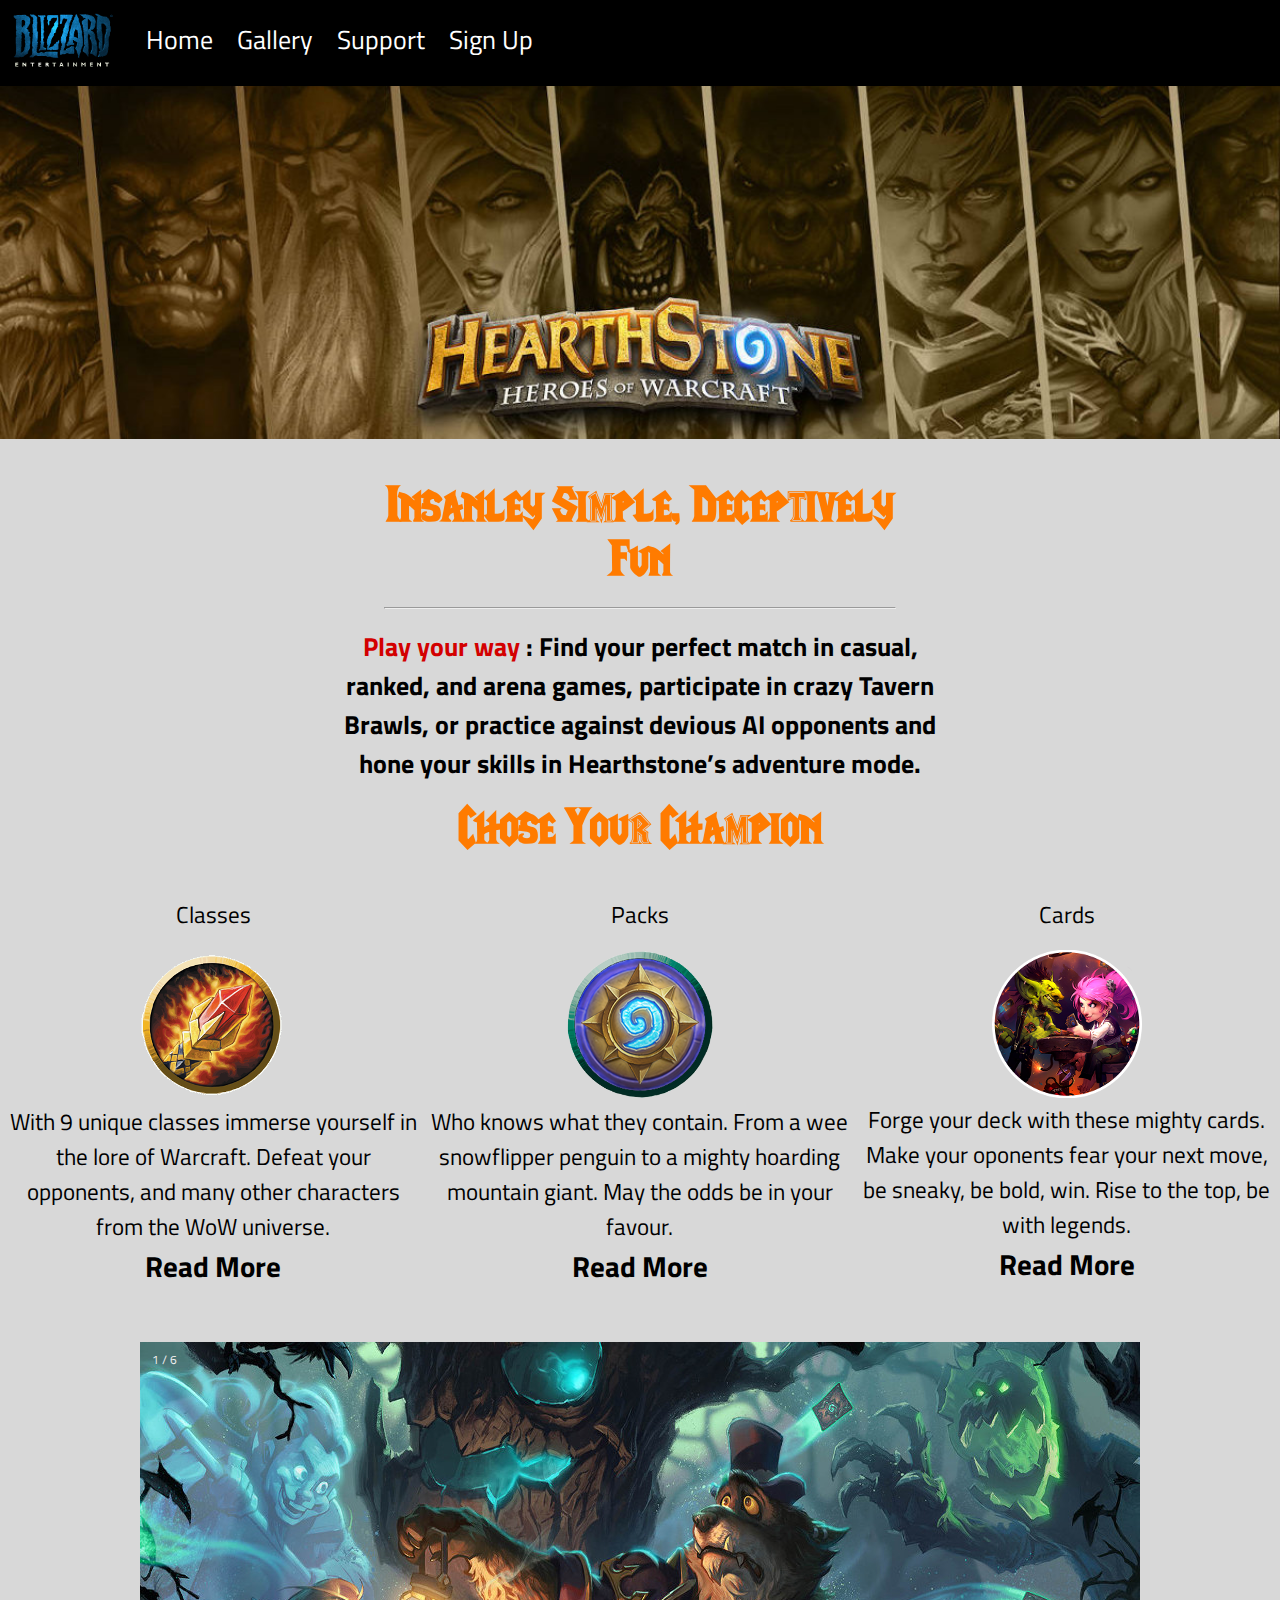
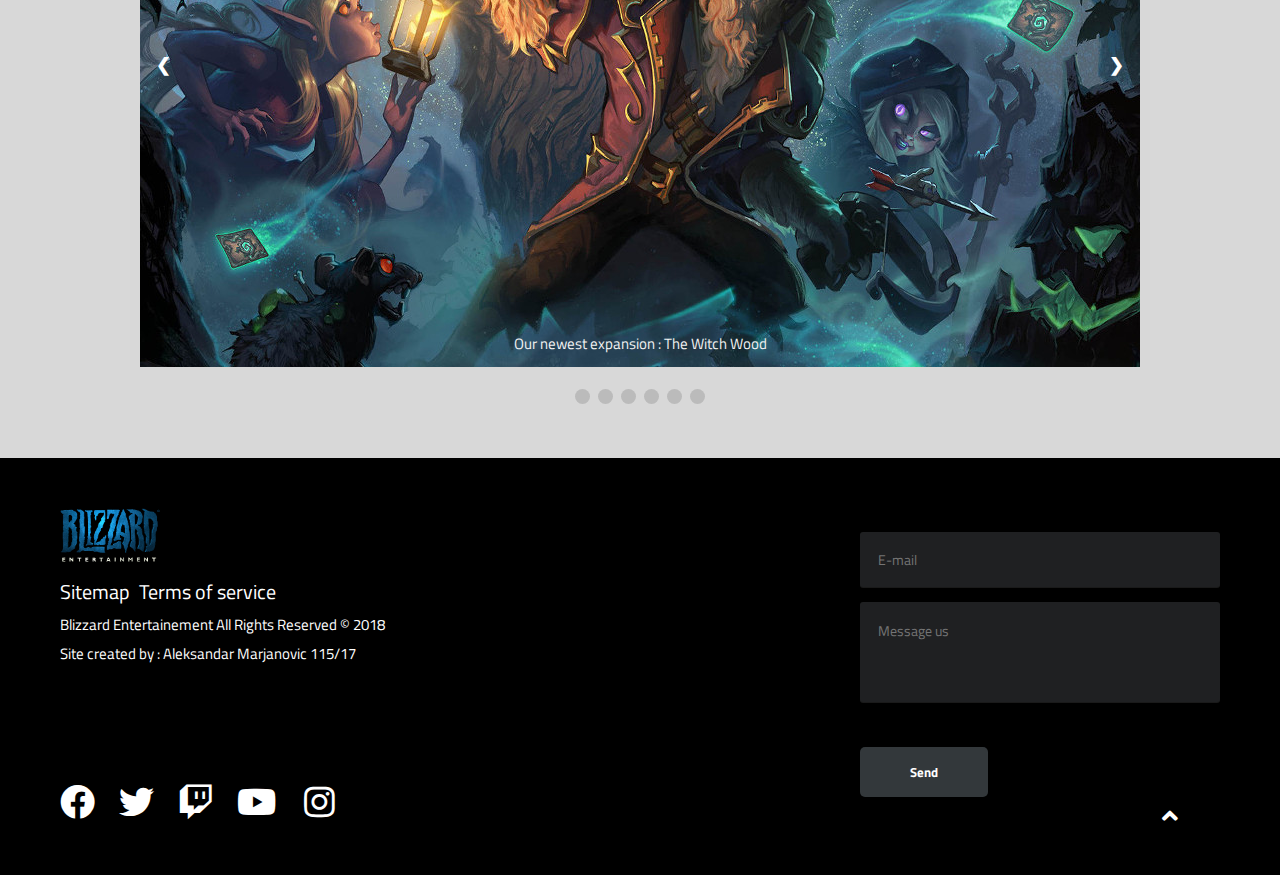
==== index.html @ 38e881cf "Big Update" ====
<!DOCTYPE html>
<html lang="en">
<head>
    <meta charset="UTF-8">
    <meta name="viewport" content="width=device-width, initial-scale=1.0">
    <meta http-equiv="X-UA-Compatible" content="ie=edge">
    <link rel="icon" href="images/hs_icon.png">
    <link rel="stylesheet" type="text/css" href="css/style.css">
    <link href="https://use.fontawesome.com/releases/v5.0.6/css/all.css" rel="stylesheet">
    <link href="https://fonts.googleapis.com/css?family=Titillium+Web" rel="stylesheet">
    <title>Hearthstone</title>
</head>
<body>


    <div id="header">
        <div id="header_image">
           <a href="index.html"> <img src="images/blizzard.png" alt="blizzard_ico"> </a>
        </div>
        <nav>
            <ul>
                <li>
                    <a href="#">Home</a>
                </li>

                <li>
                    <a href="#slideshow-container">Gallery</a>
                </li>

                <li>
                    <a href="#">Support</a>
                </li>

                <li>
                    <a href="#">Sign Up</a>
                </li>
            </ul>
        </nav>
    </div>
<div id="wrap">
<div class="fluid-container">
        <img src="images/gnome.jpg" alt="">
        <div id="text">
                <br>
                <h1>Insanley Simple, Deceptively Fun</h1>
                <br>
                <hr>
            </div>
</div>
<br>
<div id="description">
    <p><span>Play your way </span>: Find your perfect match in casual, ranked, and arena games, participate in crazy Tavern Brawls, or practice against devious AI opponents and hone your skills in Hearthstone’s adventure mode.</p>
    <h1>Chose Your Champion</h1>
</div>

<div id="intro">
    <div class="container4">
        <p>Classes</p>
        <br>
        <img src="images/classes.png" alt="">

        <p>With 9 unique classes immerse yourself in the lore of Warcraft. Defeat your opponents, and many other characters from the WoW universe.</p>
        <a href="#" target="_blank">Read More</a>
    </div>

    <div class="container4">
        <p>Packs</p>
        <br>
        <img src="images/packs.png" alt="">
        <p>Who knows what they contain. From a wee snowflipper penguin to a mighty hoarding mountain giant. May the odds be in your favour.</p>
        <a href="#" target="_blank">Read More</a>
    </div>

     <div class="container4">
        <p>Cards</p>
        <br>
        <img src="images/cards.jpg" alt="">

        <p>Forge your deck with these mighty cards. Make your oponents fear your next move, be sneaky, be bold, win. Rise to the top, be with legends.</p>
            <a href="#" target="_blank">Read More</a>
    </div>

</div>

<!-- Carousel and simillar things -->
<br><br><br>


<div id="slideshow-container">

    <!-- Full-width images with number and caption text -->
    <div class="mySlides fade">
      <div class="numbertext"><p> 1 / 6 </p></div>
      <img src="images/karazhan.jpg">
      <div class="text"><p>Our newest expansion : The Witch Wood</p></div>
    </div>
  
    <div class="mySlides fade">
      <div class="numbertext"><p> 2 / 6 </p></div>
      <img src="images/WWood.jpg">
      <div class="text"><p>Our first free to play expansion : Knights of The Frozen Throne</p></div>
    </div>
  
    <div class="mySlides fade">
      <div class="numbertext"><p> 3 / 6 </p></div>
      <img src="images/kobolds.jpg">
      <div class="text"><p>A never ending adventure, go deep into the dungeons of Kobolds</p></div>
    </div>

    <div class="mySlides fade">
        <div class="numbertext"><p> 4 / 6 </p></div>
        <img src="images/friends.jpg">
        <div class="text"><p>Play with your friends, have some fun, and most importantly, win.</p></div>
    </div>

    <div class="mySlides fade">
        <div class="numbertext"><p> 5 / 6 </p></div>
        <img src="images/legend.jpg">
        <div class="text"><p>Achieving a rank such as a Legend is really hard, be unique, be a Legend.</p></div>
    </div>

    <div class="mySlides fade">
        <div class="numbertext"><p> 6 / 6 </p></div>
        <img src="images/quests.jpg">
        <div class="text"><p>Hearthstone makes sure you are never bored, loads of quests will entertain you for hours.</p></div>
    </div>
  
    <!-- Next and previous buttons -->
    <a class="prev" onclick="plusSlides(-1)">&#10094;</a>
    <a class="next" onclick="plusSlides(1)">&#10095;</a>
  </div>
  <br>
  
  <!-- The dots/circles -->
  <div id="align">
    <span class="dot" onclick="currentSlide(1)"></span> 
    <span class="dot" onclick="currentSlide(2)"></span> 
    <span class="dot" onclick="currentSlide(3)"></span> 
    <span class="dot" onclick="currentSlide(4)"></span> 
    <span class="dot" onclick="currentSlide(5)"></span> 
    <span class="dot" onclick="currentSlide(6)"></span>
  </div>

</div>


<footer>
    <div id="footer-left">
       <a href="index.html"><img src="images/blizzard.png" alt=""></a>

     <p> <a href="#">Sitemap</a> &nbsp; <a href="#">Terms of service</a></p>
     
    <p>Blizzard Entertainement All Rights Reserved &copy; 2018</p>
    <p>Site created by : Aleksandar Marjanovic 115/17</p>

    <div id="social-icons">
        <a href=""><i class="fab fa-facebook"></i></a>
        <a href=""><i class="fab fa-twitter"></i></a>
        <a href=""><i class="fab fa-twitch"></i></a>
        <a href=""><i class="fab fa-youtube"></i>
        <a href=""><i class="fab fa-instagram"></i></a>
    </div>
    </div>

    <div id="footer-right">
        <p>Contact Us</p>
        <form action="#" method="post">

            <input type="text" name="email" placeholder="E-mail">

            <textarea name="message" id="message" placeholder="Message us"></textarea>

            <button>Send</button>
        </form>

    </div>

<div id="scroll-top">
        <a href="#" onclick="topFunction()"><i class="fa fa-angle-up"></i></a>
    </div>
</footer>


<script src="js/scrolltop.js"></script>
<script src="js/carousel.js"></script>
</body>
</html>
---- css/style.css ----
@import url(main.css);


*{
    padding:0px;
    margin:0px;
}

#wrap{
    height: 100%;
    width:100%;
}

body{
    background-color:rgb(216, 216, 216);
}


h1
{
    font-size:50px;
    color:rgb(255, 123, 0);
    text-align: center;
}

h2
{
    font-family:'Titillium Web', sans-serif;
    font-size:36px;
    text-align: center;
    color:black;
    line-height: 40px;
}


#text{
    width:40%;
    margin:20px auto 0px auto;
}

.clearfix{
    clear:both;
}


/* Medias */


@media screen and (max-width: 808px){
    #header nav{
    display:none;
    }

   #intro .container4{
       text-align:center;
        display:block;
        width:100%;
        margin-bottom:40px;

    }

    h1{
        font-size:26px;
    }
    #description p{
        font-size:15px;
    }

    #footer-left{
        float:none;
        display:block;
        width:100%;
    }

    #footer-right{
        display:block;
        float:none;
        margin:0 auto;
        width:250px;
        width:100%;
    }
    }
    

    /* Carousel, for some reason won't work properly in sass*/

* {box-sizing:border-box}

.mySlides {
    display: none;
}

@-webkit-keyframes fade {
  from {opacity: .4} 
  to {opacity: 1}
}

@keyframes fade {
  from {opacity: .4} 
  to {opacity: 1}
}


/* End of Carousel*/
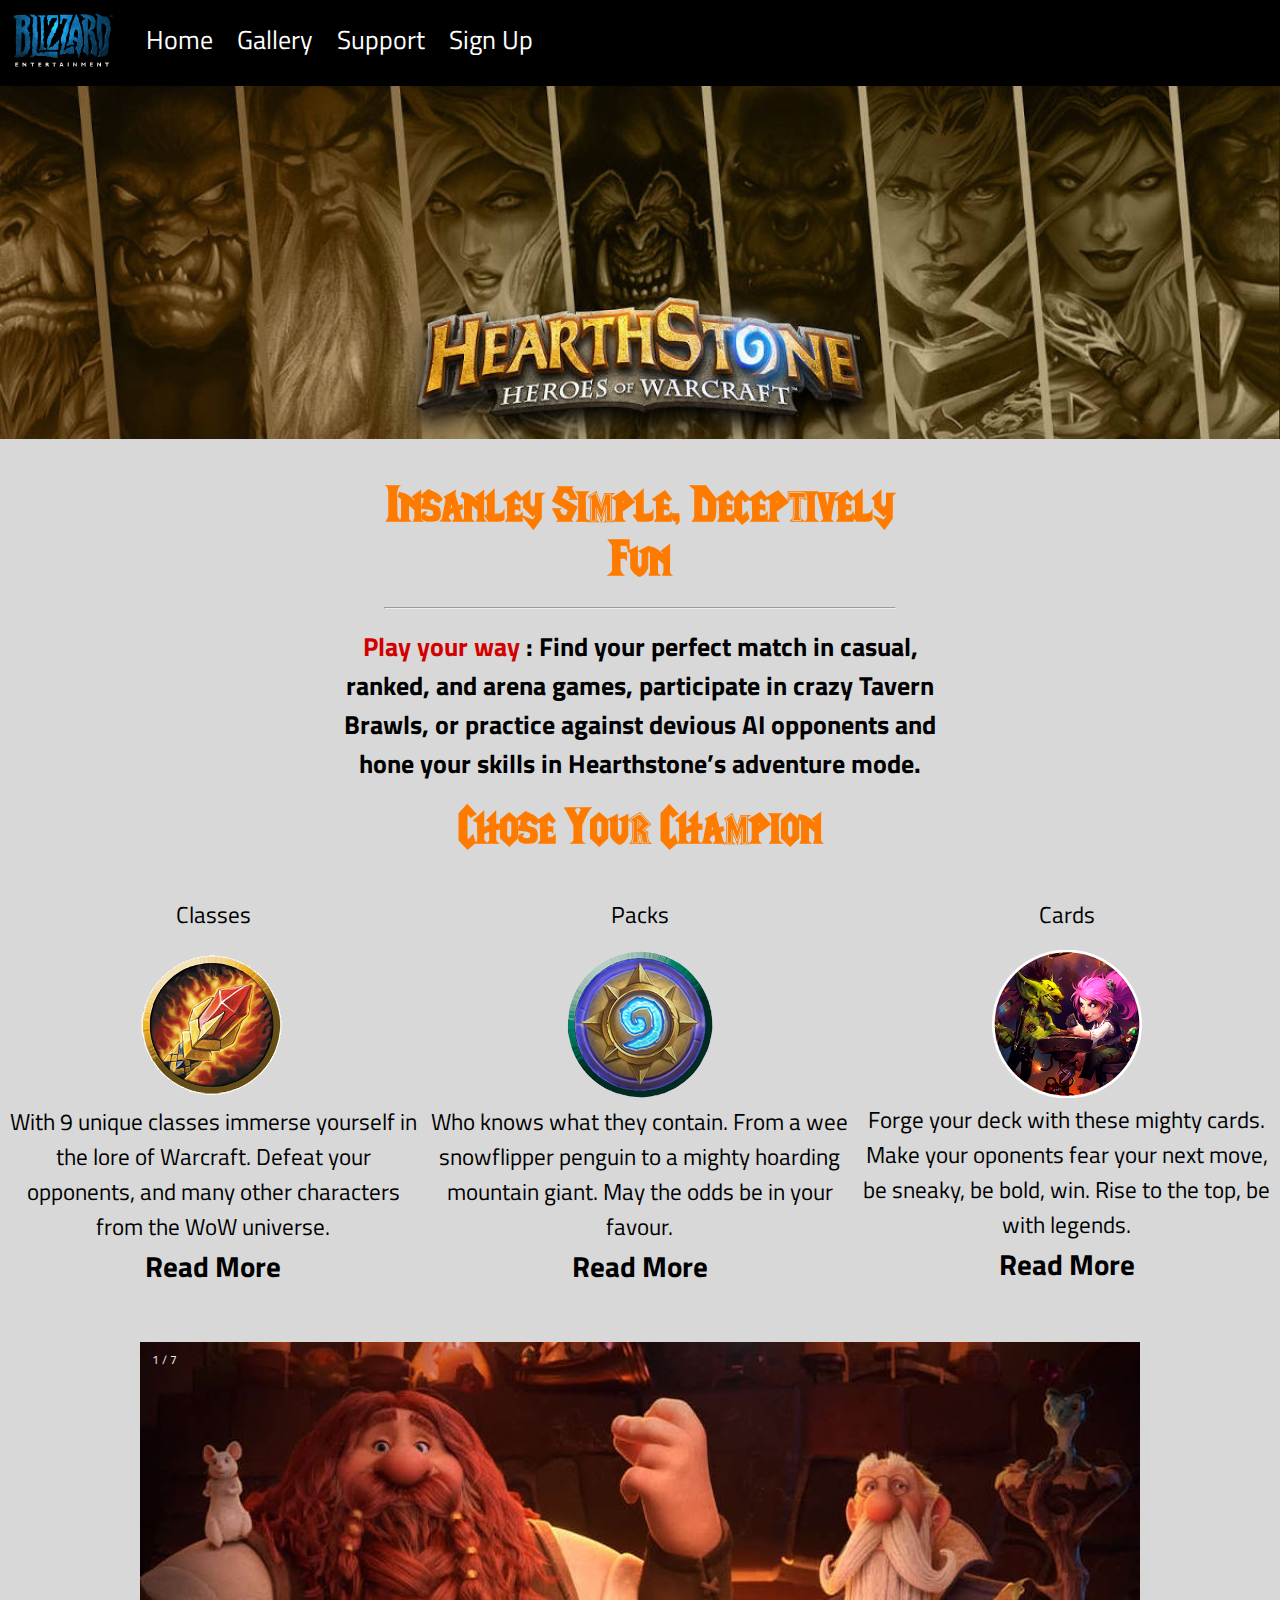
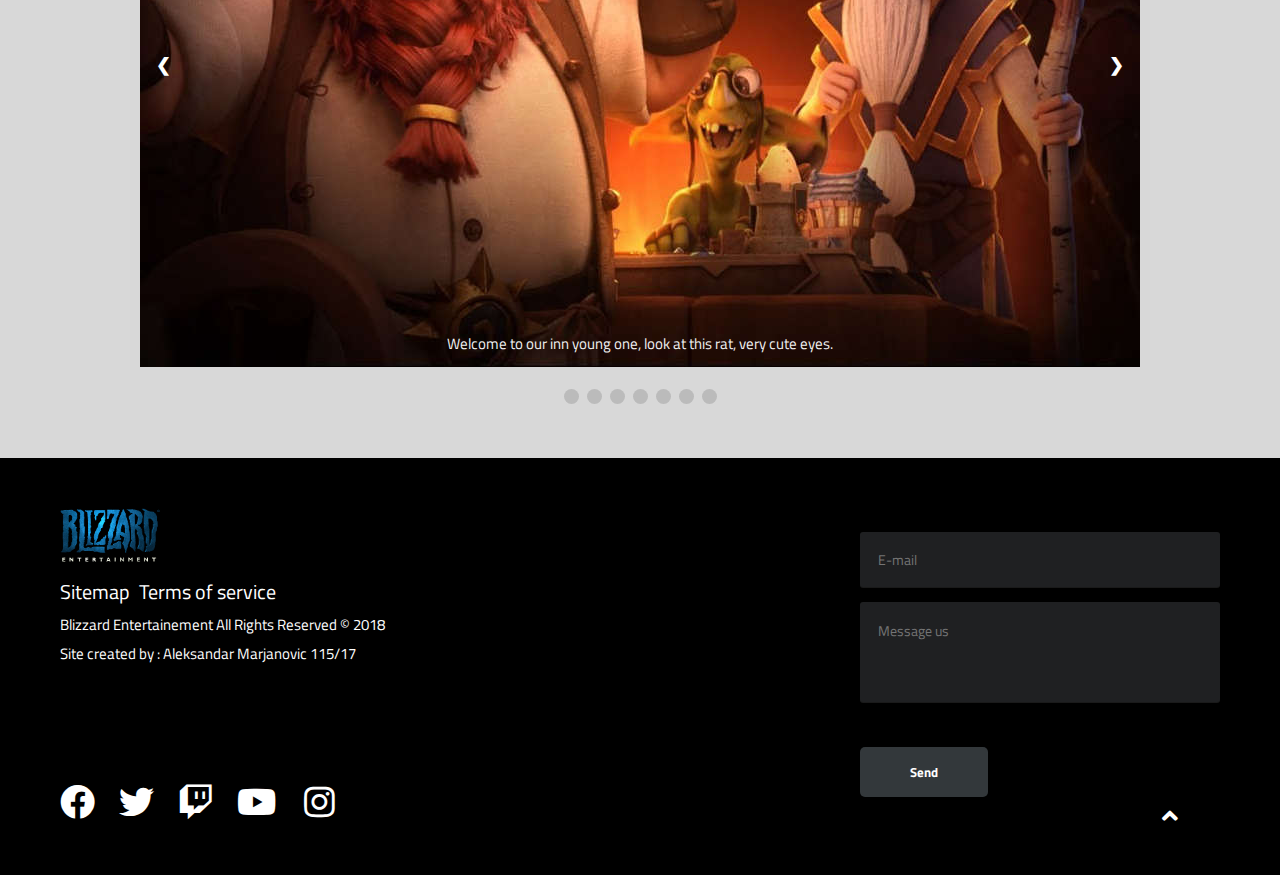
==== commit 72d00f02: "Small changes" ====
--- a/index.html
+++ b/index.html
@@ -90,40 +90,52 @@
 
     <!-- Full-width images with number and caption text -->
     <div class="mySlides fade">
-      <div class="numbertext"><p> 1 / 6 </p></div>
-      <img src="images/karazhan.jpg">
-      <div class="text"><p>Our newest expansion : The Witch Wood</p></div>
-    </div>
-  
-    <div class="mySlides fade">
-      <div class="numbertext"><p> 2 / 6 </p></div>
+        <div class="numbertext"><p> 1 / 7 </p></div>
+        <img src="images/innkeeper.jpg">
+        <div class="text"><p>Welcome to our inn young one, look at this rat, very cute eyes.</p></div>
+    </div>
+  
+    <div class="mySlides fade">
+      <div class="numbertext"><p> 2 / 7 </p></div>
       <img src="images/WWood.jpg">
       <div class="text"><p>Our first free to play expansion : Knights of The Frozen Throne</p></div>
     </div>
   
     <div class="mySlides fade">
-      <div class="numbertext"><p> 3 / 6 </p></div>
+      <div class="numbertext"><p> 3 / 7 </p></div>
       <img src="images/kobolds.jpg">
       <div class="text"><p>A never ending adventure, go deep into the dungeons of Kobolds</p></div>
     </div>
 
     <div class="mySlides fade">
-        <div class="numbertext"><p> 4 / 6 </p></div>
+        <div class="numbertext"><p> 4 / 7 </p></div>
         <img src="images/friends.jpg">
         <div class="text"><p>Play with your friends, have some fun, and most importantly, win.</p></div>
     </div>
 
     <div class="mySlides fade">
-        <div class="numbertext"><p> 5 / 6 </p></div>
+        <div class="numbertext"><p> 5 / 7 </p></div>
         <img src="images/legend.jpg">
         <div class="text"><p>Achieving a rank such as a Legend is really hard, be unique, be a Legend.</p></div>
     </div>
 
     <div class="mySlides fade">
-        <div class="numbertext"><p> 6 / 6 </p></div>
+        <div class="numbertext"><p> 6 / 7 </p></div>
         <img src="images/quests.jpg">
         <div class="text"><p>Hearthstone makes sure you are never bored, loads of quests will entertain you for hours.</p></div>
     </div>
+
+    <div class="mySlides fade">
+        <div class="numbertext"><p> 7 / 7 </p></div>
+        <img src="images/innkeeper.jpg">
+        <div class="text"><p>Welcome to our in young one, look at this rat, very cute eyes.</p></div>
+    </div>
+
+    <div class="mySlides fade">
+        <div class="numbertext"><p> 7 / 7 </p></div>
+        <img src="images/karazhan.jpg">
+        <div class="text"><p>Our newest expansion : The Witch Wood</p></div>
+      </div>
   
     <!-- Next and previous buttons -->
     <a class="prev" onclick="plusSlides(-1)">&#10094;</a>
@@ -139,6 +151,7 @@
     <span class="dot" onclick="currentSlide(4)"></span> 
     <span class="dot" onclick="currentSlide(5)"></span> 
     <span class="dot" onclick="currentSlide(6)"></span>
+    <span class="dot" onclick="currentSlide(7)"></span>
   </div>
 
 </div>
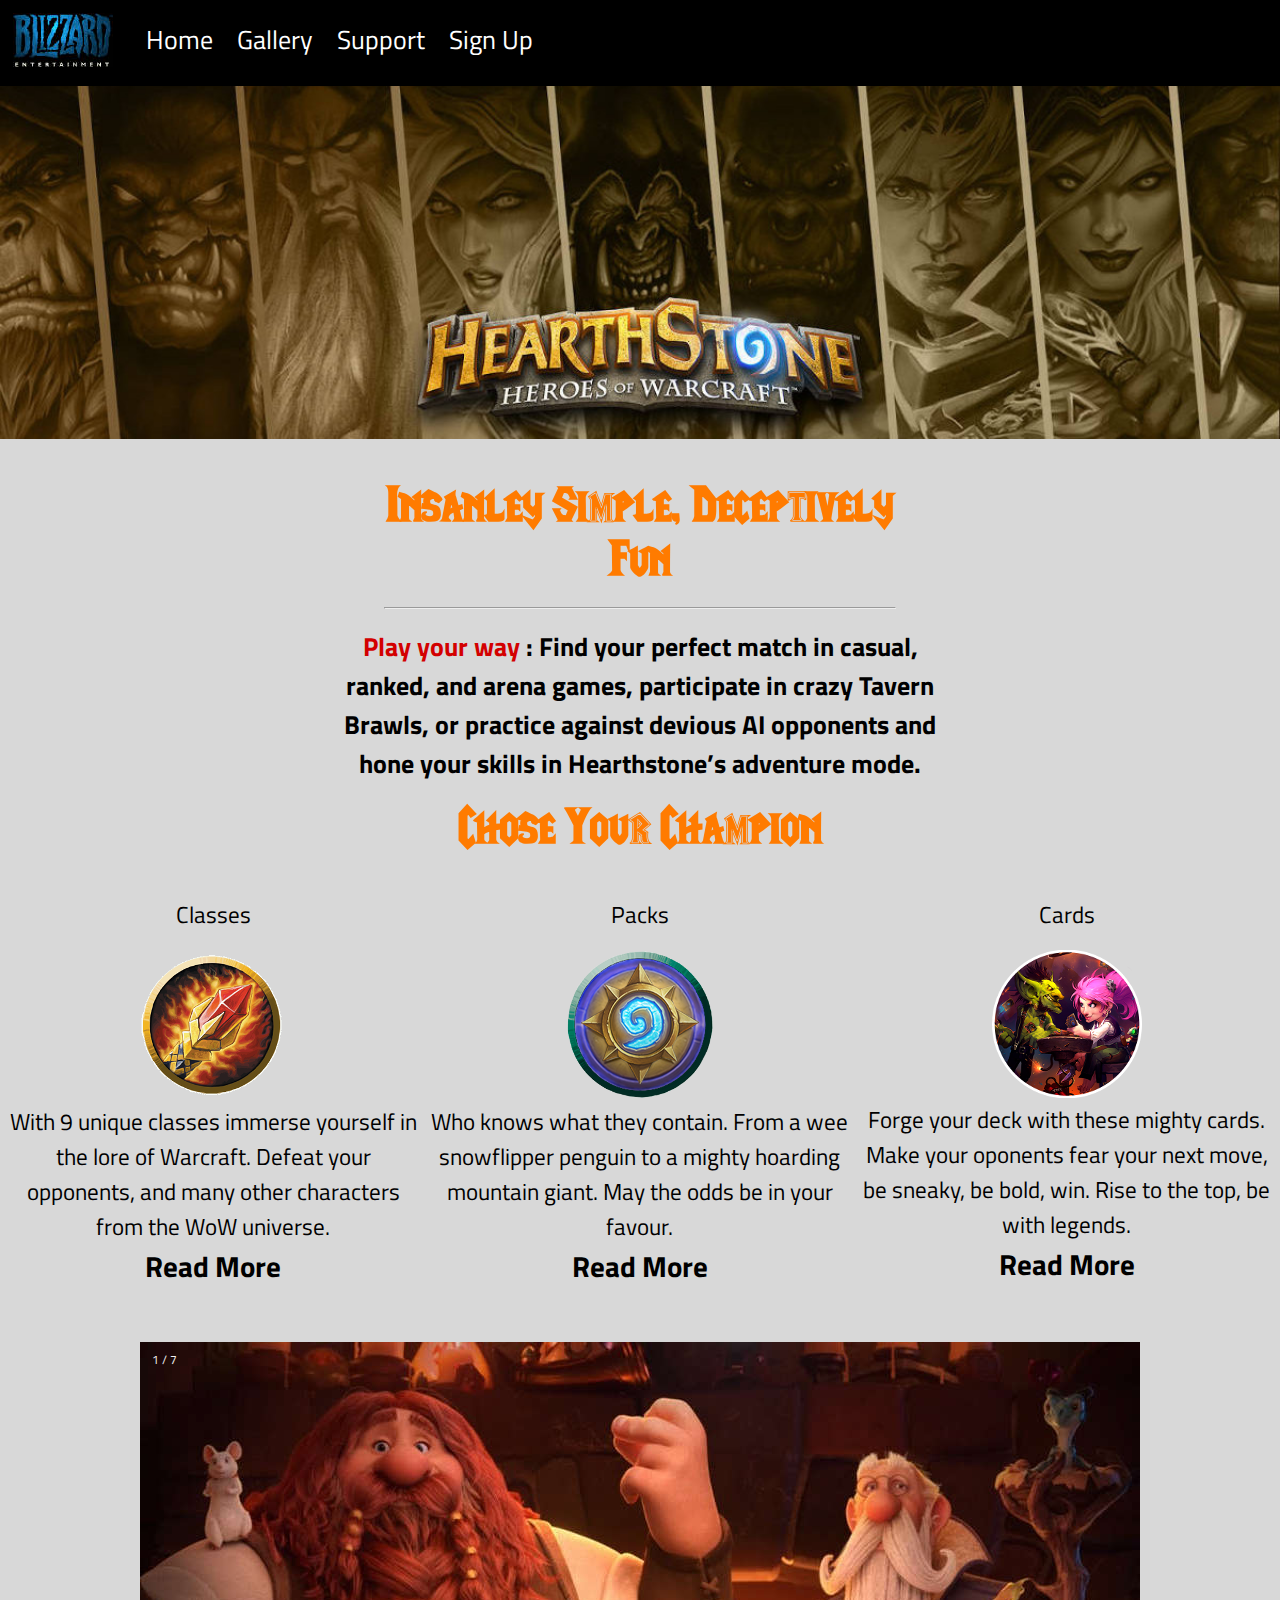
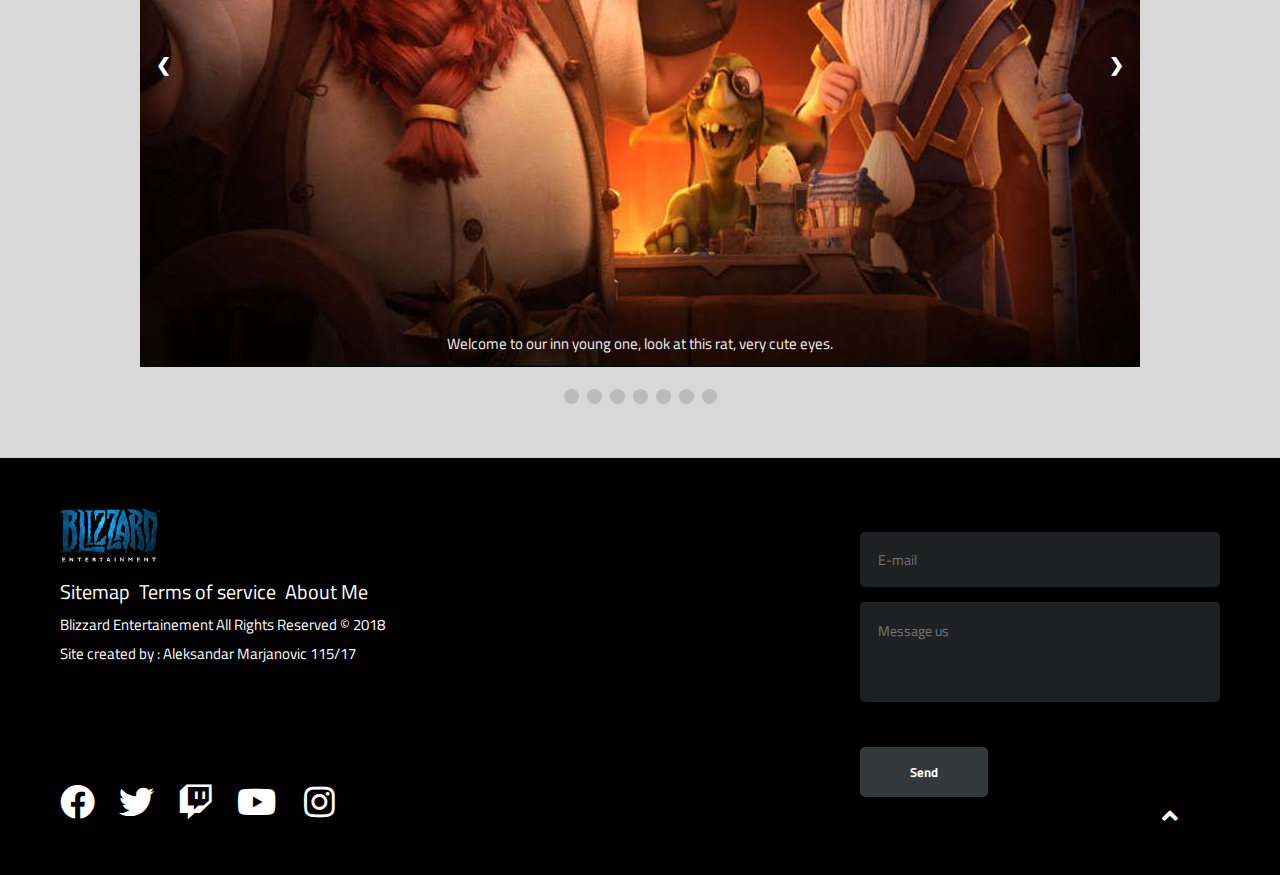
==== commit c325b2ff: "Button" ====
--- a/index.html
+++ b/index.html
@@ -15,9 +15,12 @@
 
     <div id="header">
         <div id="header_image">
-           <a href="index.html"> <img src="images/blizzard.png" alt="blizzard_ico"> </a>
+           <a href="index.html"> <img src="images/blizzard.jpg" alt="blizzard_ico"> </a>
         </div>
-        <nav>
+        <button type="button" id="bars">
+                <i class="fas fa-bars"></i>
+        </button>  
+        <nav id="ddown"> 
             <ul>
                 <li>
                     <a href="#">Home</a>
@@ -127,12 +130,6 @@
 
     <div class="mySlides fade">
         <div class="numbertext"><p> 7 / 7 </p></div>
-        <img src="images/innkeeper.jpg">
-        <div class="text"><p>Welcome to our in young one, look at this rat, very cute eyes.</p></div>
-    </div>
-
-    <div class="mySlides fade">
-        <div class="numbertext"><p> 7 / 7 </p></div>
         <img src="images/karazhan.jpg">
         <div class="text"><p>Our newest expansion : The Witch Wood</p></div>
       </div>
@@ -159,19 +156,19 @@
 
 <footer>
     <div id="footer-left">
-       <a href="index.html"><img src="images/blizzard.png" alt=""></a>
+       <a href="index.html"><img src="images/blizzard.jpg" alt=""></a>
 
-     <p> <a href="#">Sitemap</a> &nbsp; <a href="#">Terms of service</a></p>
+     <p> <a href="#">Sitemap</a> &nbsp; <a href="#">Terms of service</a> &nbsp; <a href="#">About Me</a></p>
      
     <p>Blizzard Entertainement All Rights Reserved &copy; 2018</p>
     <p>Site created by : Aleksandar Marjanovic 115/17</p>
 
     <div id="social-icons">
-        <a href=""><i class="fab fa-facebook"></i></a>
-        <a href=""><i class="fab fa-twitter"></i></a>
-        <a href=""><i class="fab fa-twitch"></i></a>
-        <a href=""><i class="fab fa-youtube"></i>
-        <a href=""><i class="fab fa-instagram"></i></a>
+        <a href="https://www.facebook.com/Hearthstone.en/?brand_redir=498467596862680" target="_blank"><i class="fab fa-facebook"></i></a>
+        <a href="https://twitter.com/playhearthstone" target="_blank"><i class="fab fa-twitter"></i></a>
+        <a href="https://www.twitch.tv/directory/game/Hearthstone" target="_blank"><i class="fab fa-twitch"></i></a>
+        <a href="https://www.youtube.com/user/PlayHearthstone" target="_blank"><i class="fab fa-youtube"></i>
+        <a href="https://www.instagram.com/playhearthstone" target="_blank"><i class="fab fa-instagram"></i></a>
     </div>
     </div>
 
@@ -193,8 +190,9 @@
     </div>
 </footer>
 
-
+<script src="js/jquery-3.3.1.min.js"></script>
 <script src="js/scrolltop.js"></script>
 <script src="js/carousel.js"></script>
+<script src="js/dropdown.js"></script>
 </body>
 </html>--- a/css/style.css
+++ b/css/style.css
@@ -48,7 +48,8 @@
 
 @media screen and (max-width: 808px){
     #header nav{
-    display:none;
+    height: 0;
+    overflow: hidden;
     }
 
    #intro .container4{
@@ -79,6 +80,16 @@
         width:250px;
         width:100%;
     }
+
+    #bars{
+        display:block;
+        background:transparent;
+        color:white;
+        border:none;
+        outline:none;
+        margin-left:auto;
+        padding:20px;
+    }
     }
     
 
@@ -102,3 +113,10 @@
 
 
 /* End of Carousel*/
+
+
+
+/* dropdown list*/
+.ddown{
+    height:auto;
+}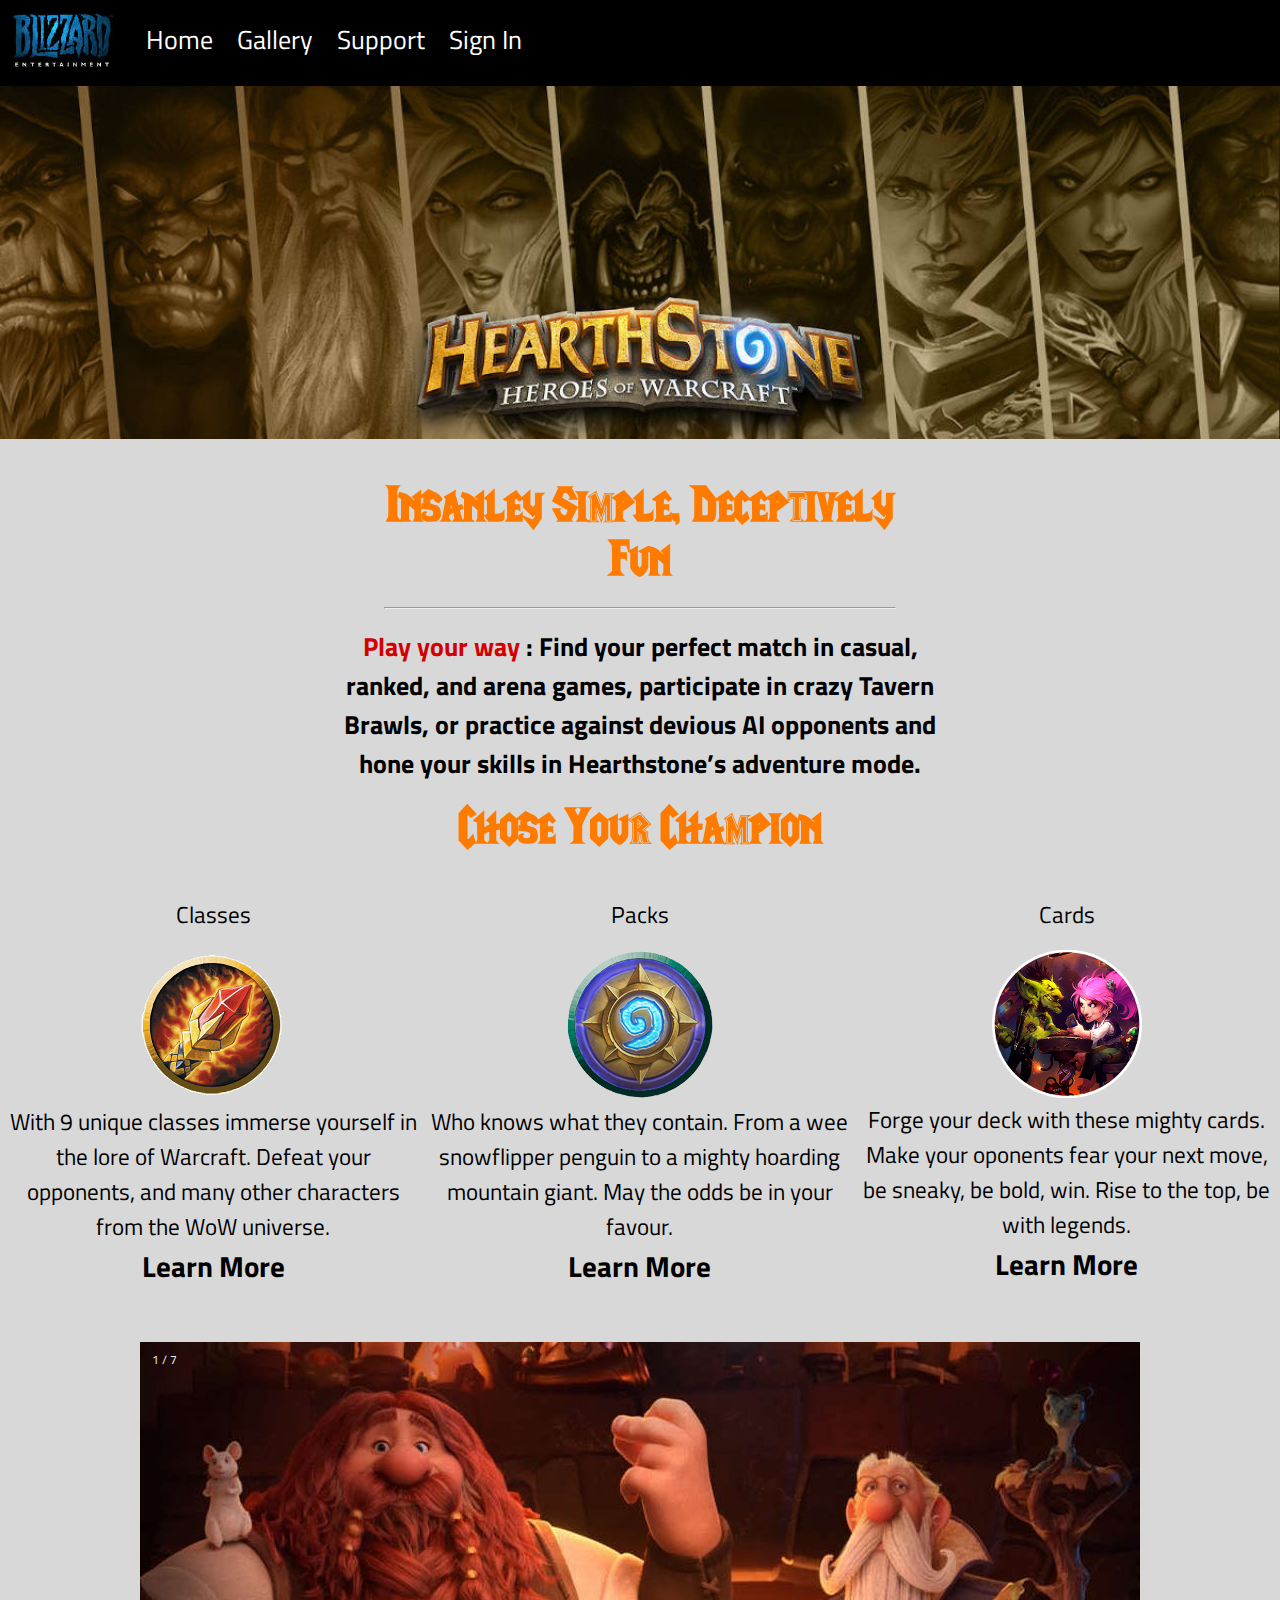
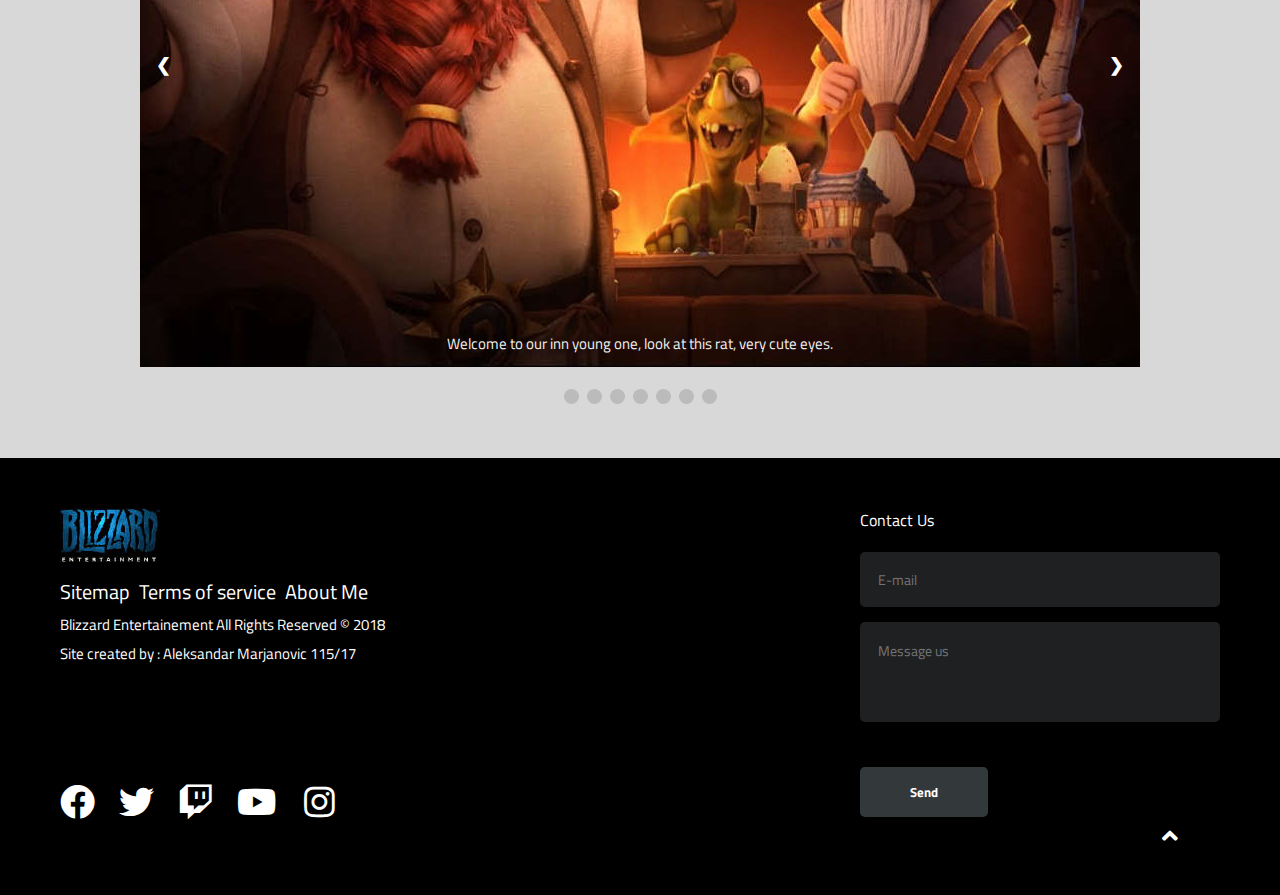
==== commit 58529fc5: "Big update" ====
--- a/index.html
+++ b/index.html
@@ -23,7 +23,7 @@
         <nav id="ddown"> 
             <ul>
                 <li>
-                    <a href="#">Home</a>
+                    <a href="index.html">Home</a>
                 </li>
 
                 <li>
@@ -31,11 +31,11 @@
                 </li>
 
                 <li>
-                    <a href="#">Support</a>
+                    <a href="support.html">Support</a>
                 </li>
 
                 <li>
-                    <a href="#">Sign Up</a>
+                  <a href="sign_in.html">Sign In</a>                    
                 </li>
             </ul>
         </nav>
@@ -57,21 +57,21 @@
 </div>
 
 <div id="intro">
-    <div class="container4">
+    <div class="container4 supahot">
         <p>Classes</p>
         <br>
-        <img src="images/classes.png" alt="">
+        <img src="images/classes.png" alt="classesHS">
 
         <p>With 9 unique classes immerse yourself in the lore of Warcraft. Defeat your opponents, and many other characters from the WoW universe.</p>
-        <a href="#" target="_blank">Read More</a>
+        <a href="https://www.youtube.com/watch?v=sslp301YCWg" target="_blank">Learn More</a>
     </div>
 
     <div class="container4">
         <p>Packs</p>
         <br>
-        <img src="images/packs.png" alt="">
+        <img src="images/packs.png" alt="packsHS">
         <p>Who knows what they contain. From a wee snowflipper penguin to a mighty hoarding mountain giant. May the odds be in your favour.</p>
-        <a href="#" target="_blank">Read More</a>
+        <a href="https://www.youtube.com/watch?v=q_Xx7Hr2IUs" target="_blank">Learn More</a>
     </div>
 
      <div class="container4">
@@ -80,7 +80,7 @@
         <img src="images/cards.jpg" alt="">
 
         <p>Forge your deck with these mighty cards. Make your oponents fear your next move, be sneaky, be bold, win. Rise to the top, be with legends.</p>
-            <a href="#" target="_blank">Read More</a>
+            <a href="https://www.youtube.com/watch?v=e9Y9Mavpvfc" target="_blank">Learn More</a>
     </div>
 
 </div>
@@ -158,7 +158,7 @@
     <div id="footer-left">
        <a href="index.html"><img src="images/blizzard.jpg" alt=""></a>
 
-     <p> <a href="#">Sitemap</a> &nbsp; <a href="#">Terms of service</a> &nbsp; <a href="#">About Me</a></p>
+     <p> <a href="sitemap.xml">Sitemap</a> &nbsp; <a href="terms.html">Terms of service</a> &nbsp; <a href="aboutme.html">About Me</a></p>
      
     <p>Blizzard Entertainement All Rights Reserved &copy; 2018</p>
     <p>Site created by : Aleksandar Marjanovic 115/17</p>
--- a/css/style.css
+++ b/css/style.css
@@ -46,6 +46,22 @@
 /* Medias */
 
 
+
+@media (max-width: 992px) { 
+    #intro .container4{
+        width:50%
+    }
+
+    #intro .supahot{
+        width:100%;
+    }
+
+    #signin form{
+        display:inline-block;
+        width:80%;
+    }
+ }
+
 @media screen and (max-width: 808px){
     #header nav{
     height: 0;
@@ -55,7 +71,7 @@
    #intro .container4{
        text-align:center;
         display:block;
-        width:100%;
+        width:70%;
         margin-bottom:40px;
 
     }
@@ -67,10 +83,15 @@
         font-size:15px;
     }
 
-    #footer-left{
+    footer{
+        text-align:center;
+    }
+
+   footer #footer-left{
         float:none;
         display:block;
-        width:100%;
+        width:55%;
+        margin:0 auto;
     }
 
     #footer-right{
@@ -90,7 +111,23 @@
         margin-left:auto;
         padding:20px;
     }
+
+    #ddown{
+        margin:0;
+        width:100%;
+        transition: height 0.3s ease;
     }
+
+   #header nav{
+        margin:0;
+    }
+
+    #ddown ul li{
+        display:block;
+        text-align: center;
+        padding-bottom:4px;
+    }
+  }
     
 
     /* Carousel, for some reason won't work properly in sass*/
@@ -117,6 +154,20 @@
 
 
 /* dropdown list*/
-.ddown{
-    height:auto;
-}+#header .ddown{
+    height: 172px;
+}
+
+@media screen and (max-width: 576px){
+    footer{
+        padding:10px;
+    }
+
+  footer #footer-left{
+      width:100%;
+      text-align:center;
+   
+    }
+}
+
+
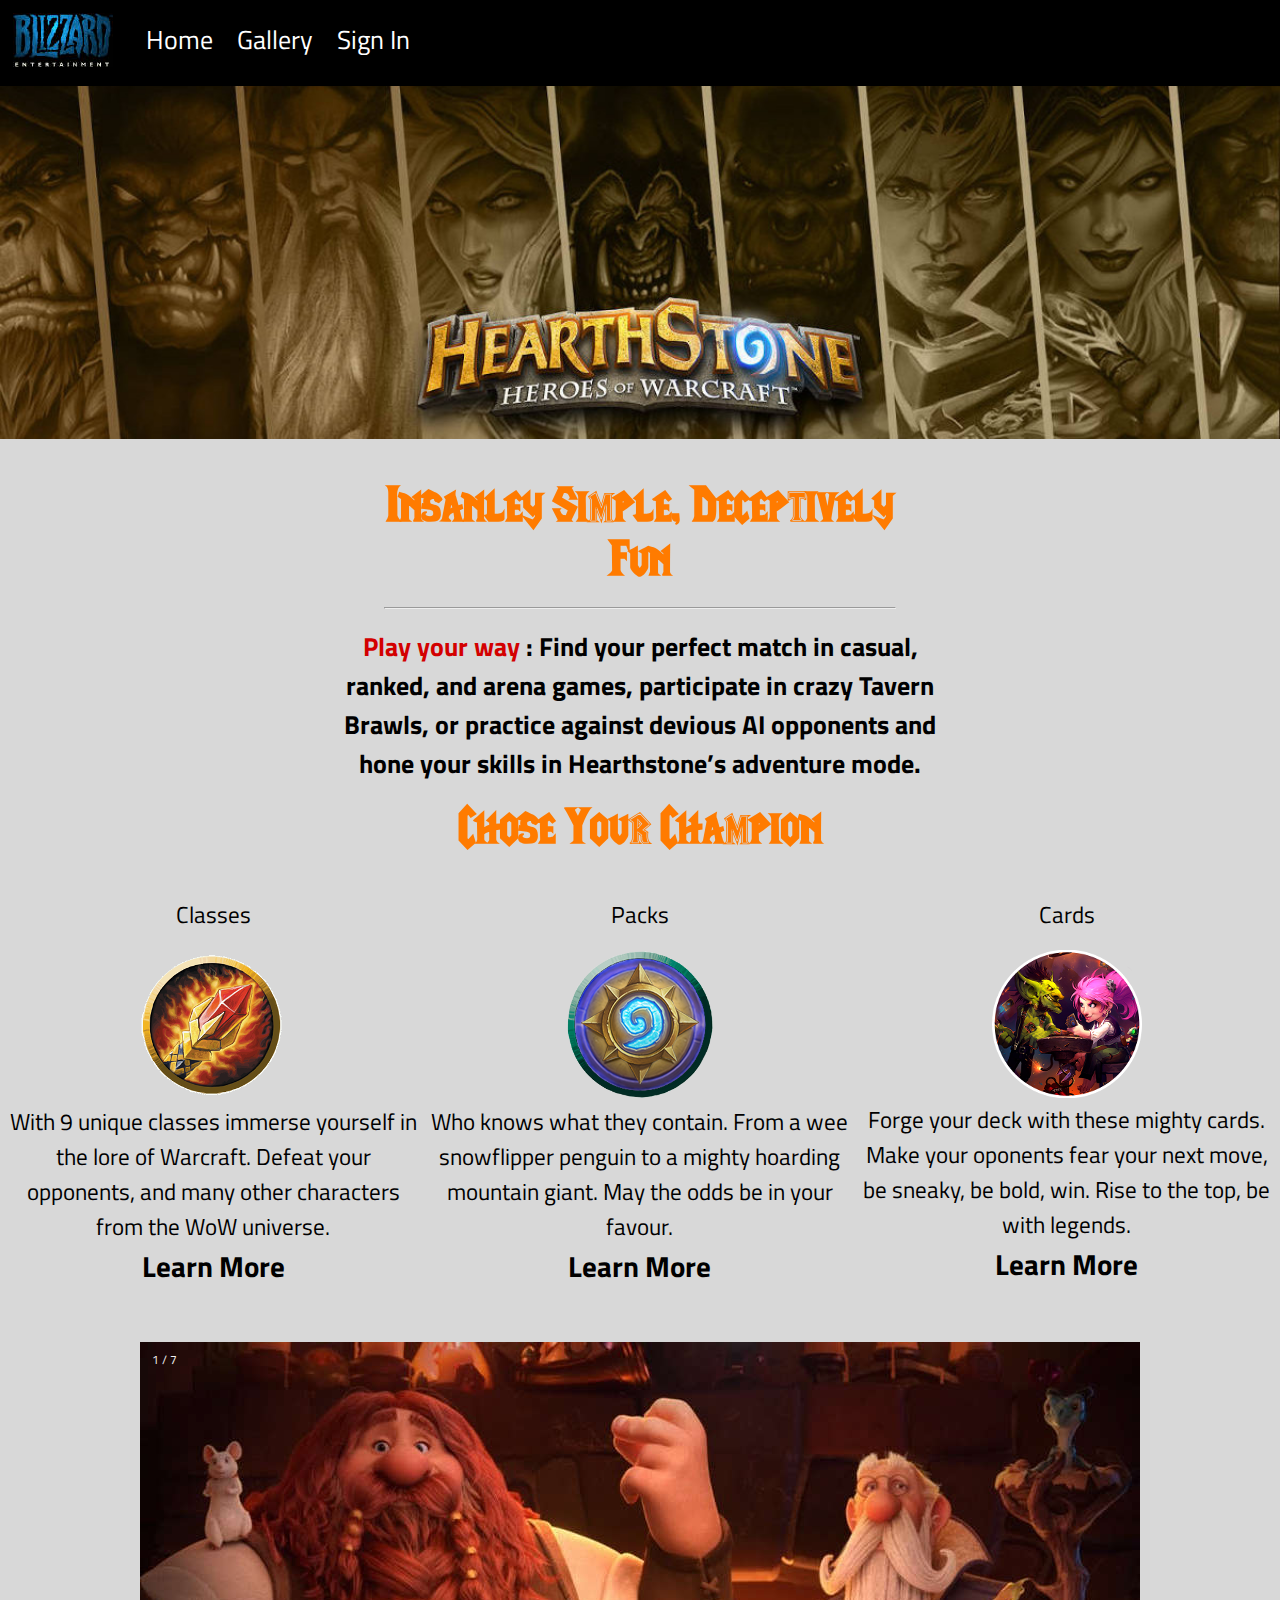
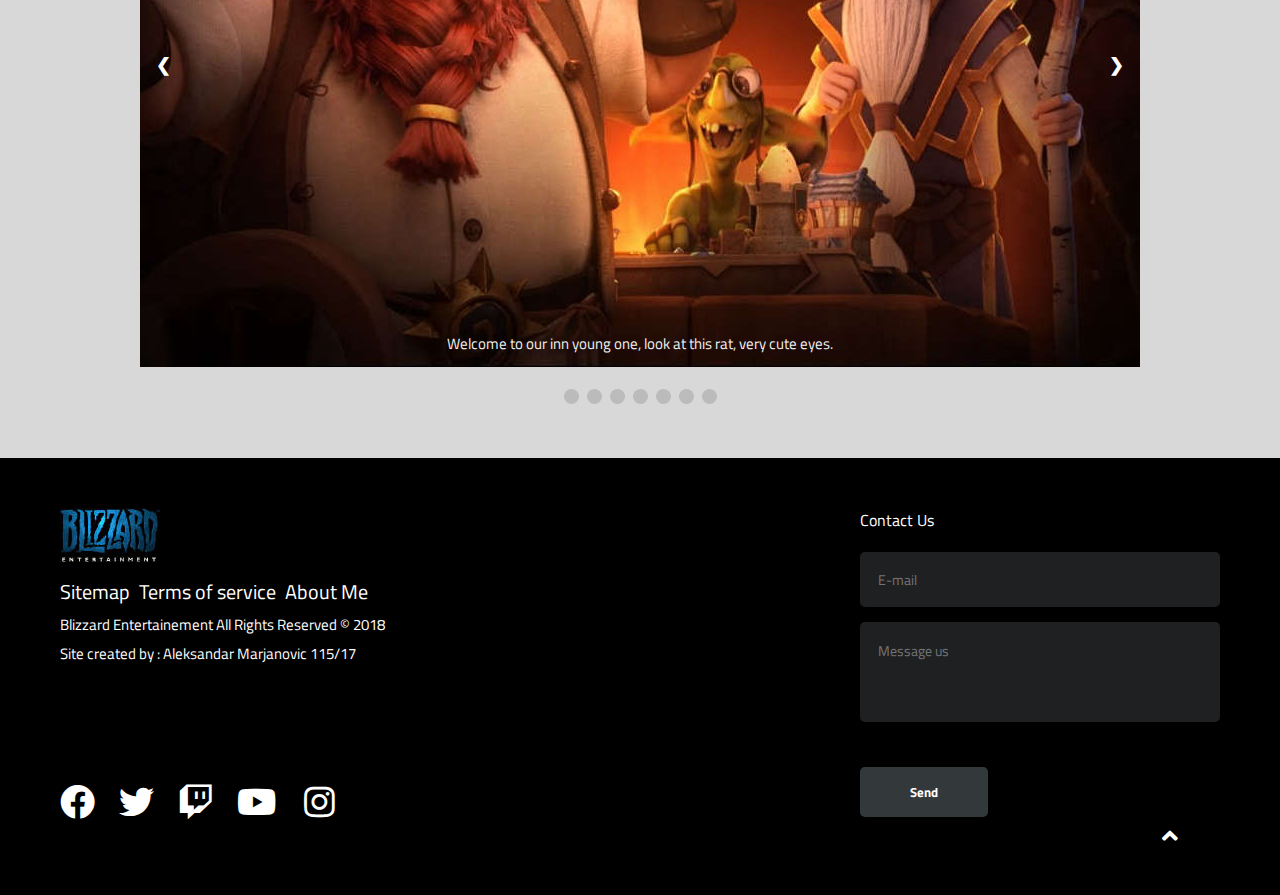
==== commit ad9f53d0: "Edit" ====
--- a/index.html
+++ b/index.html
@@ -29,11 +29,6 @@
                 <li>
                     <a href="#slideshow-container">Gallery</a>
                 </li>
-
-                <li>
-                    <a href="support.html">Support</a>
-                </li>
-
                 <li>
                   <a href="sign_in.html">Sign In</a>                    
                 </li>
--- a/css/style.css
+++ b/css/style.css
@@ -59,6 +59,10 @@
     #signin form{
         display:inline-block;
         width:80%;
+    }
+
+    #terms p{
+        font-size:15px;
     }
  }
 
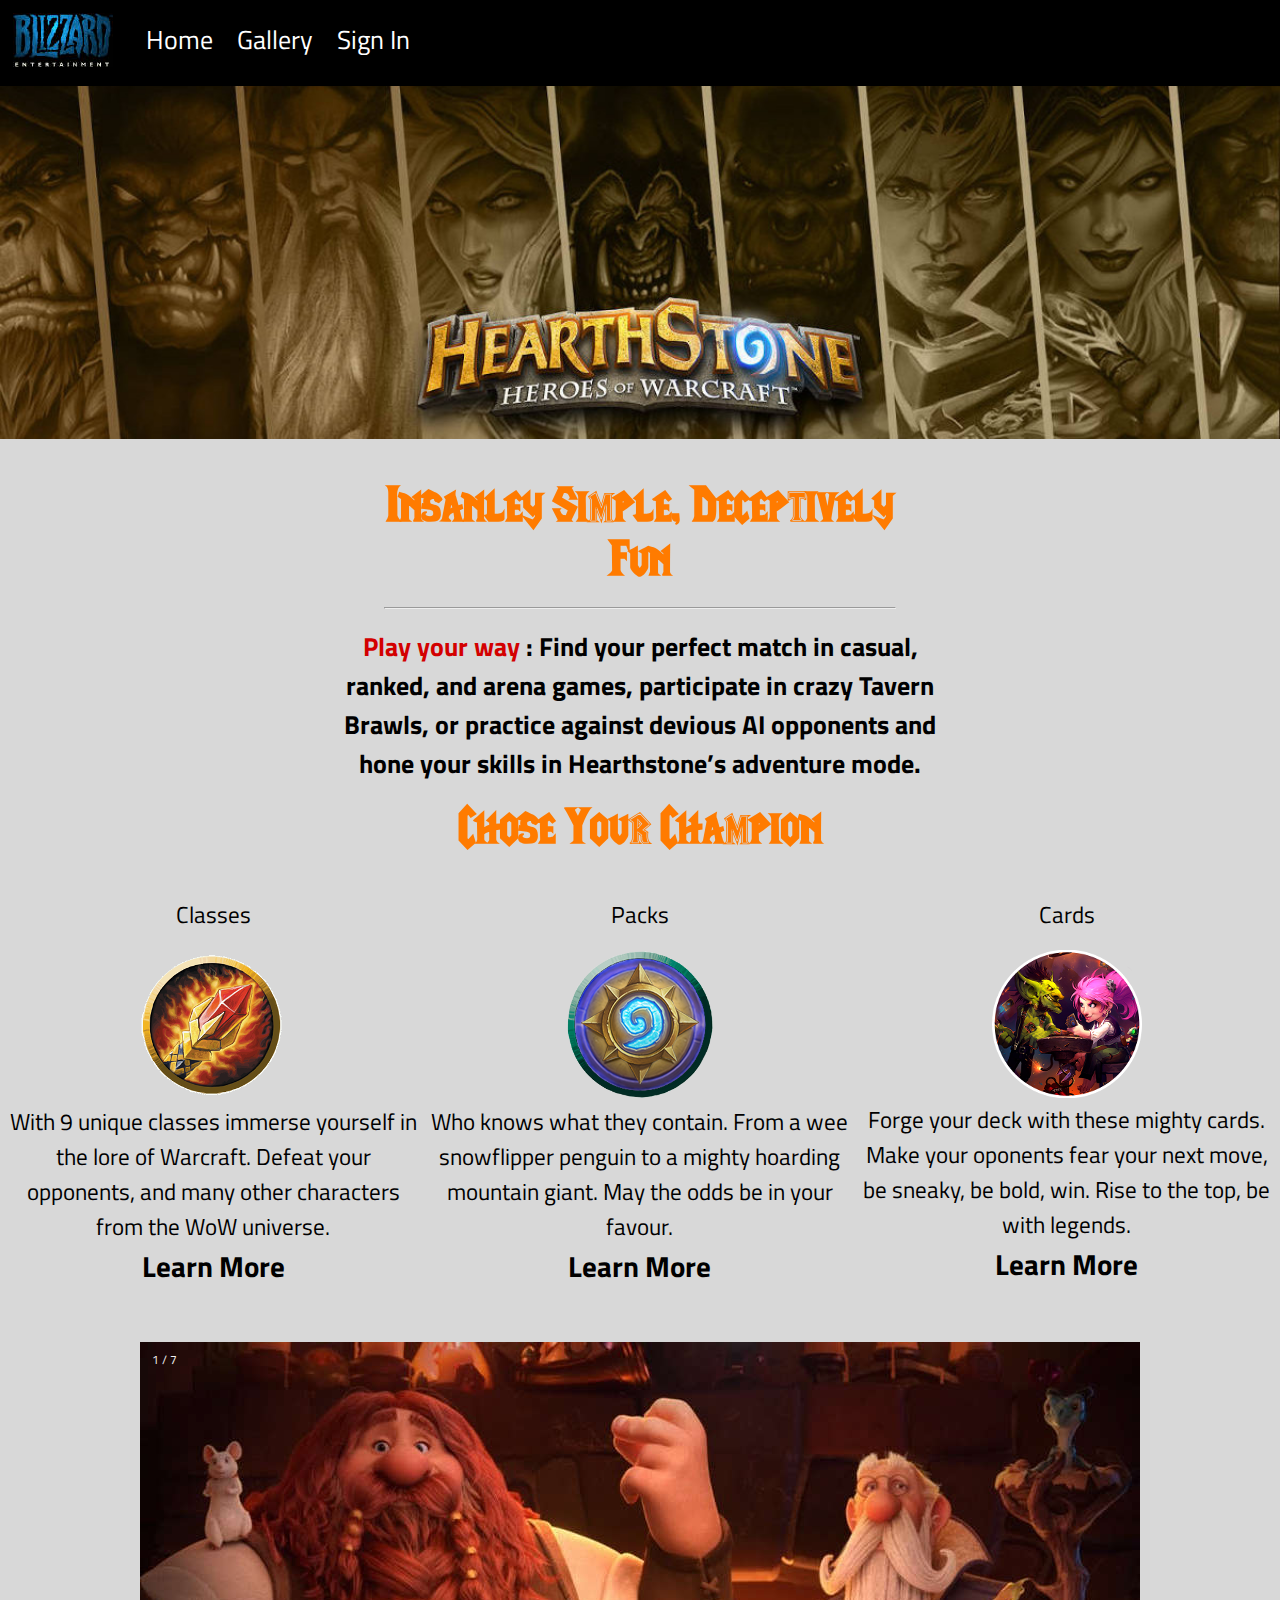
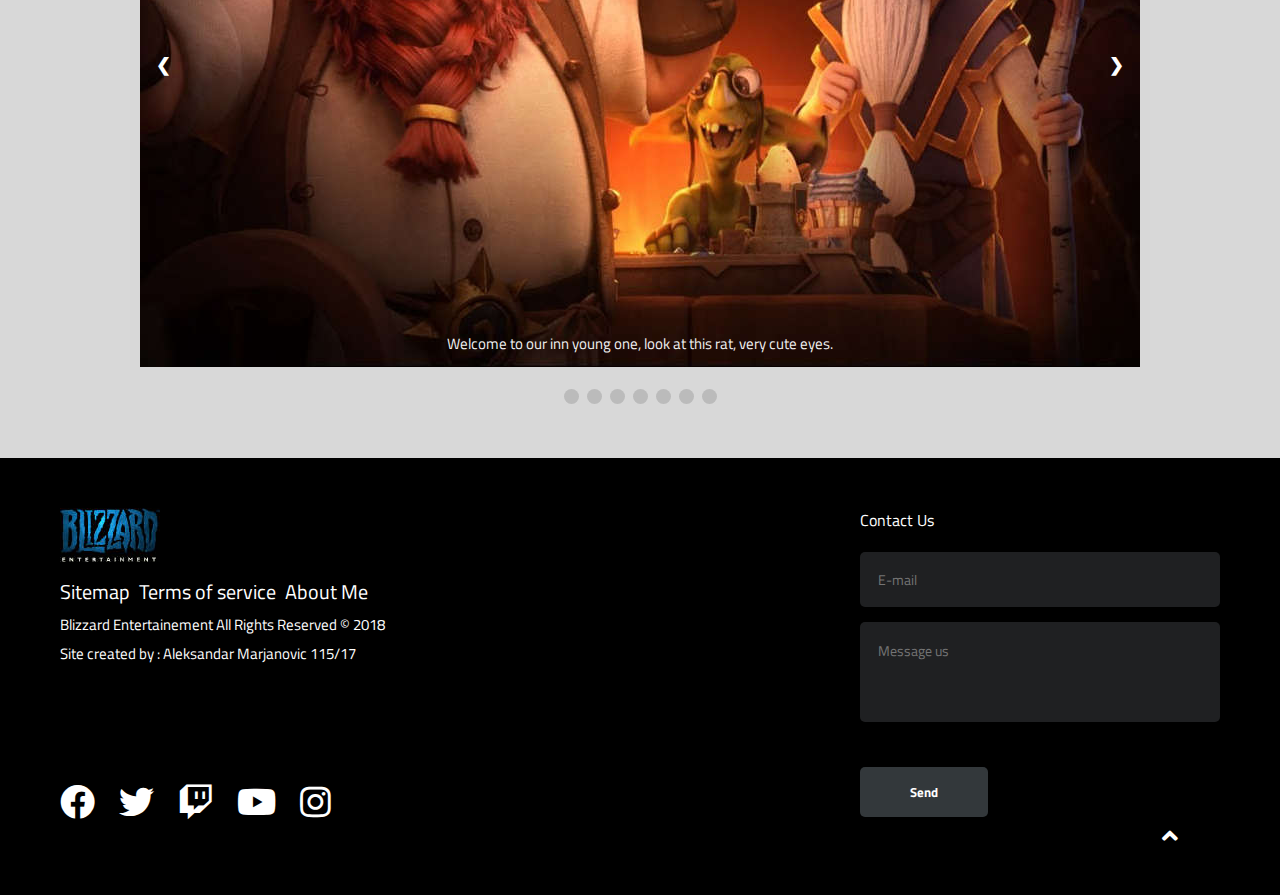
==== commit a3e5803d: "Index edit" ====
--- a/index.html
+++ b/index.html
@@ -72,7 +72,7 @@
      <div class="container4">
         <p>Cards</p>
         <br>
-        <img src="images/cards.jpg" alt="">
+        <img src="images/cards.jpg" alt="cards">
 
         <p>Forge your deck with these mighty cards. Make your oponents fear your next move, be sneaky, be bold, win. Rise to the top, be with legends.</p>
             <a href="https://www.youtube.com/watch?v=e9Y9Mavpvfc" target="_blank">Learn More</a>
@@ -89,43 +89,43 @@
     <!-- Full-width images with number and caption text -->
     <div class="mySlides fade">
         <div class="numbertext"><p> 1 / 7 </p></div>
-        <img src="images/innkeeper.jpg">
+        <img src="images/innkeeper.jpg" alt="innkeeper">
         <div class="text"><p>Welcome to our inn young one, look at this rat, very cute eyes.</p></div>
     </div>
   
     <div class="mySlides fade">
       <div class="numbertext"><p> 2 / 7 </p></div>
-      <img src="images/WWood.jpg">
+      <img src="images/WWood.jpg" alt="WWood">
       <div class="text"><p>Our first free to play expansion : Knights of The Frozen Throne</p></div>
     </div>
   
     <div class="mySlides fade">
       <div class="numbertext"><p> 3 / 7 </p></div>
-      <img src="images/kobolds.jpg">
+      <img src="images/kobolds.jpg" alt="kobolds">
       <div class="text"><p>A never ending adventure, go deep into the dungeons of Kobolds</p></div>
     </div>
 
     <div class="mySlides fade">
         <div class="numbertext"><p> 4 / 7 </p></div>
-        <img src="images/friends.jpg">
+        <img src="images/friends.jpg" alt="friends">
         <div class="text"><p>Play with your friends, have some fun, and most importantly, win.</p></div>
     </div>
 
     <div class="mySlides fade">
         <div class="numbertext"><p> 5 / 7 </p></div>
-        <img src="images/legend.jpg">
+        <img src="images/legend.jpg" alt="legend">
         <div class="text"><p>Achieving a rank such as a Legend is really hard, be unique, be a Legend.</p></div>
     </div>
 
     <div class="mySlides fade">
         <div class="numbertext"><p> 6 / 7 </p></div>
-        <img src="images/quests.jpg">
+        <img src="images/quests.jpg" alt="quests">
         <div class="text"><p>Hearthstone makes sure you are never bored, loads of quests will entertain you for hours.</p></div>
     </div>
 
     <div class="mySlides fade">
         <div class="numbertext"><p> 7 / 7 </p></div>
-        <img src="images/karazhan.jpg">
+        <img src="images/karazhan.jpg" alt="karazhan">
         <div class="text"><p>Our newest expansion : The Witch Wood</p></div>
       </div>
   
@@ -162,7 +162,7 @@
         <a href="https://www.facebook.com/Hearthstone.en/?brand_redir=498467596862680" target="_blank"><i class="fab fa-facebook"></i></a>
         <a href="https://twitter.com/playhearthstone" target="_blank"><i class="fab fa-twitter"></i></a>
         <a href="https://www.twitch.tv/directory/game/Hearthstone" target="_blank"><i class="fab fa-twitch"></i></a>
-        <a href="https://www.youtube.com/user/PlayHearthstone" target="_blank"><i class="fab fa-youtube"></i>
+        <a href="https://www.youtube.com/user/PlayHearthstone" target="_blank"><i class="fab fa-youtube"></i></a>
         <a href="https://www.instagram.com/playhearthstone" target="_blank"><i class="fab fa-instagram"></i></a>
     </div>
     </div>
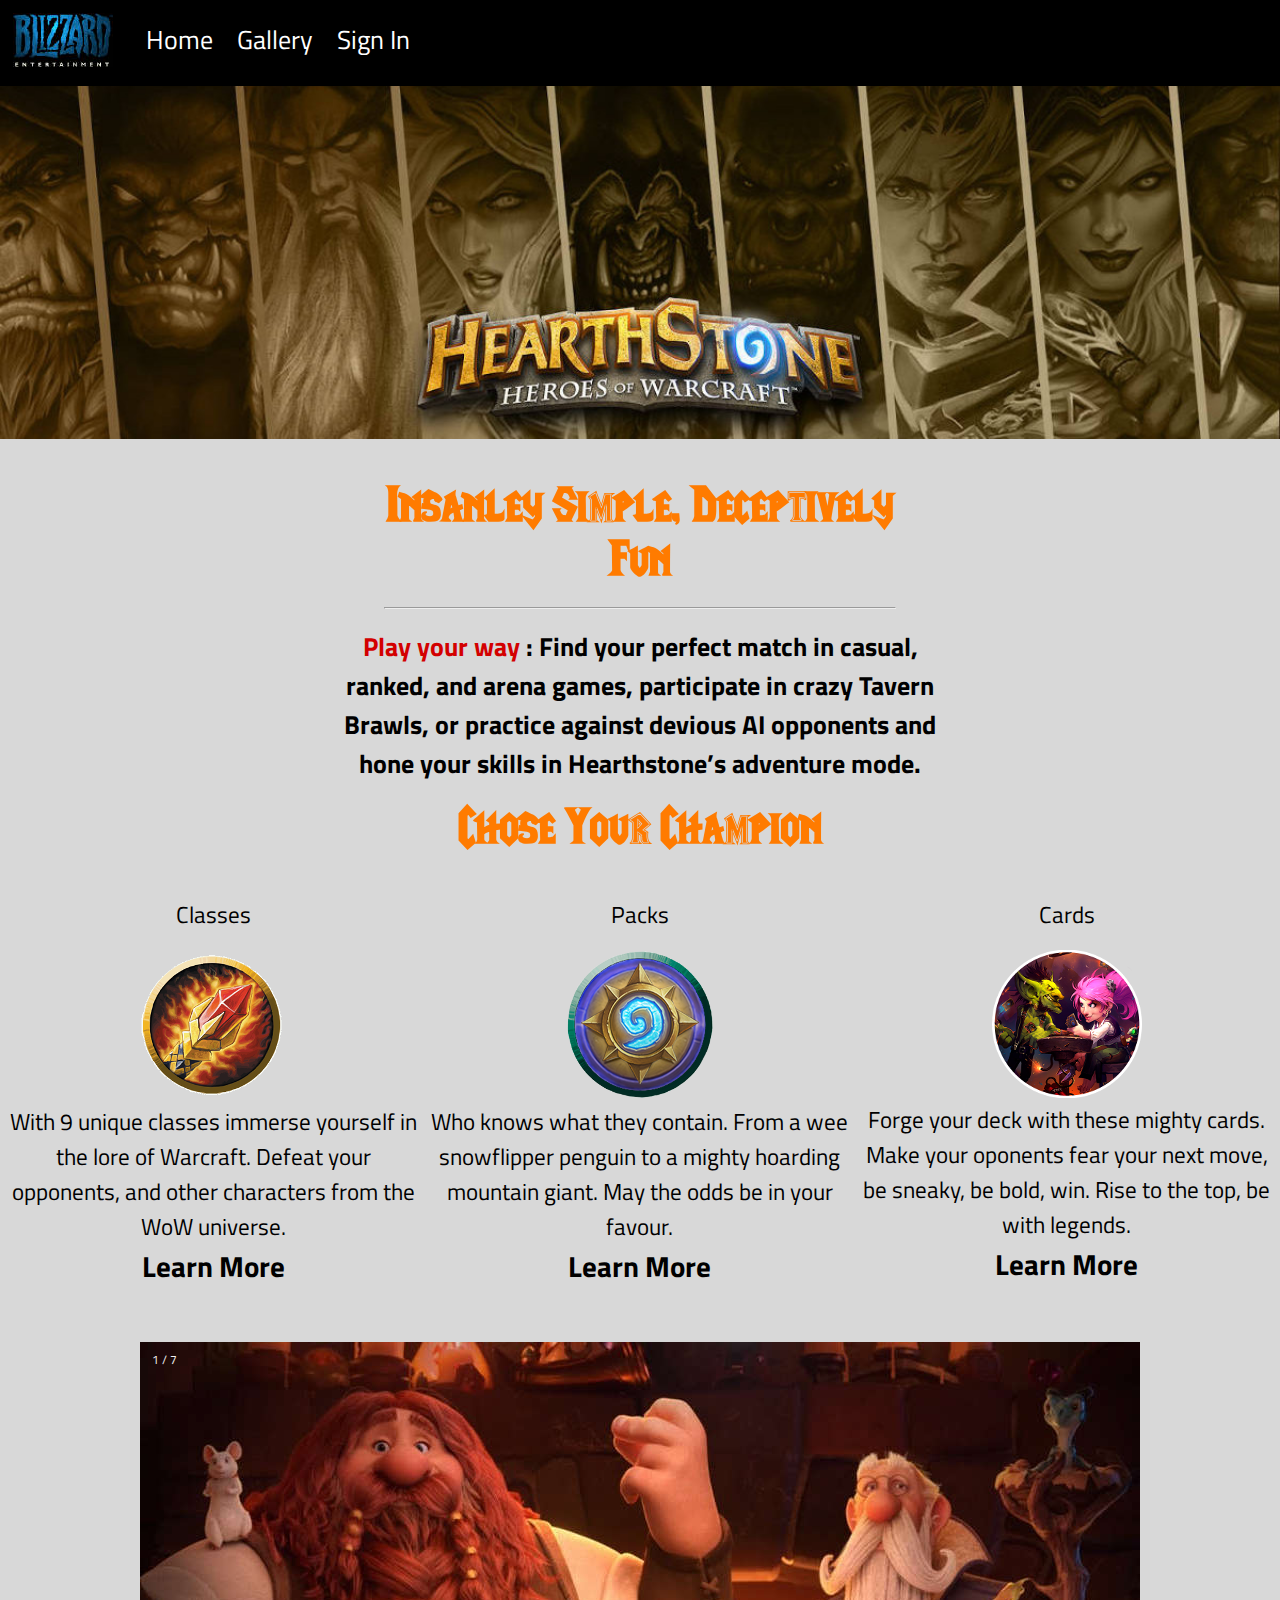
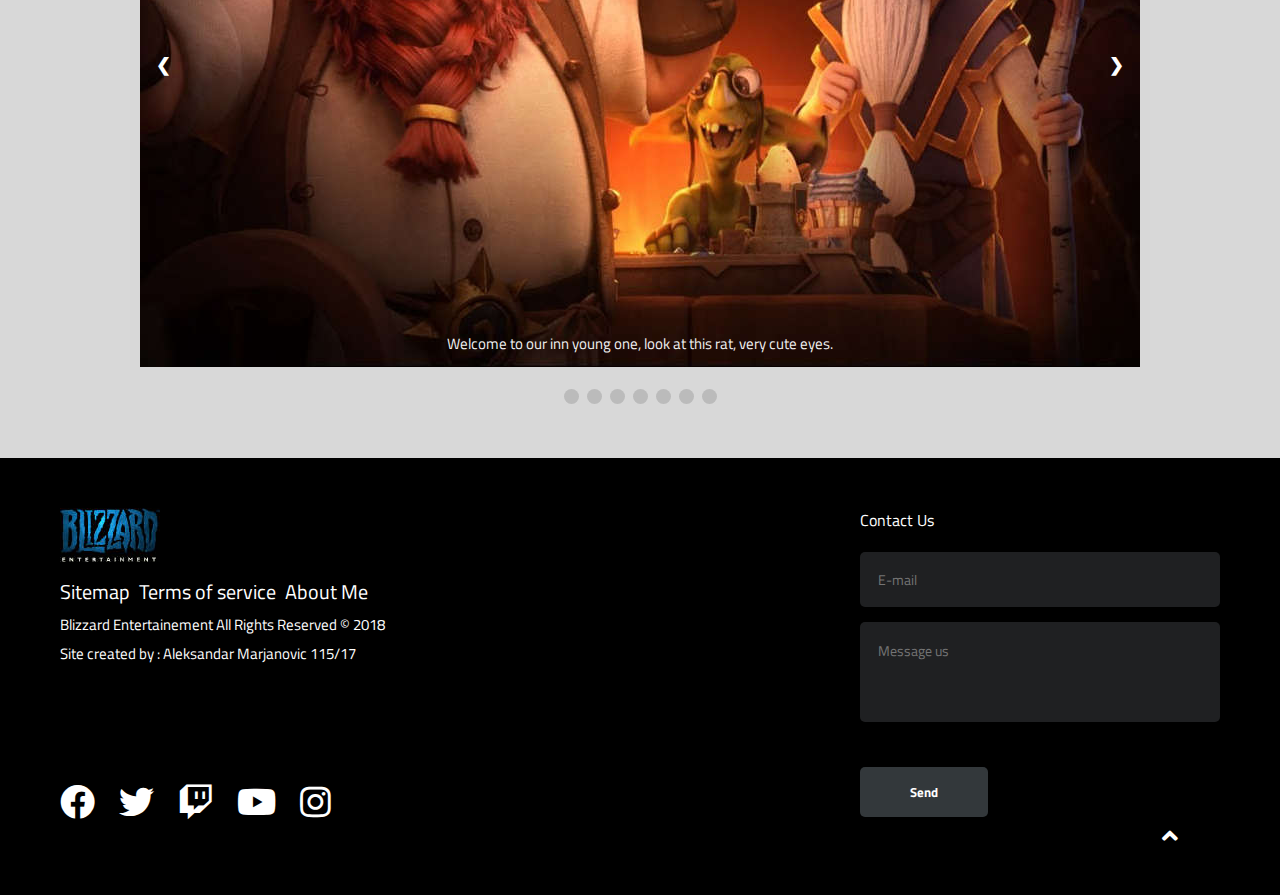
==== commit ebf53b64: "Final" ====
--- a/index.html
+++ b/index.html
@@ -57,7 +57,7 @@
         <br>
         <img src="images/classes.png" alt="classesHS">
 
-        <p>With 9 unique classes immerse yourself in the lore of Warcraft. Defeat your opponents, and many other characters from the WoW universe.</p>
+        <p>With 9 unique classes immerse yourself in the lore of Warcraft. Defeat your opponents, and other characters from the WoW universe.</p>
         <a href="https://www.youtube.com/watch?v=sslp301YCWg" target="_blank">Learn More</a>
     </div>
 
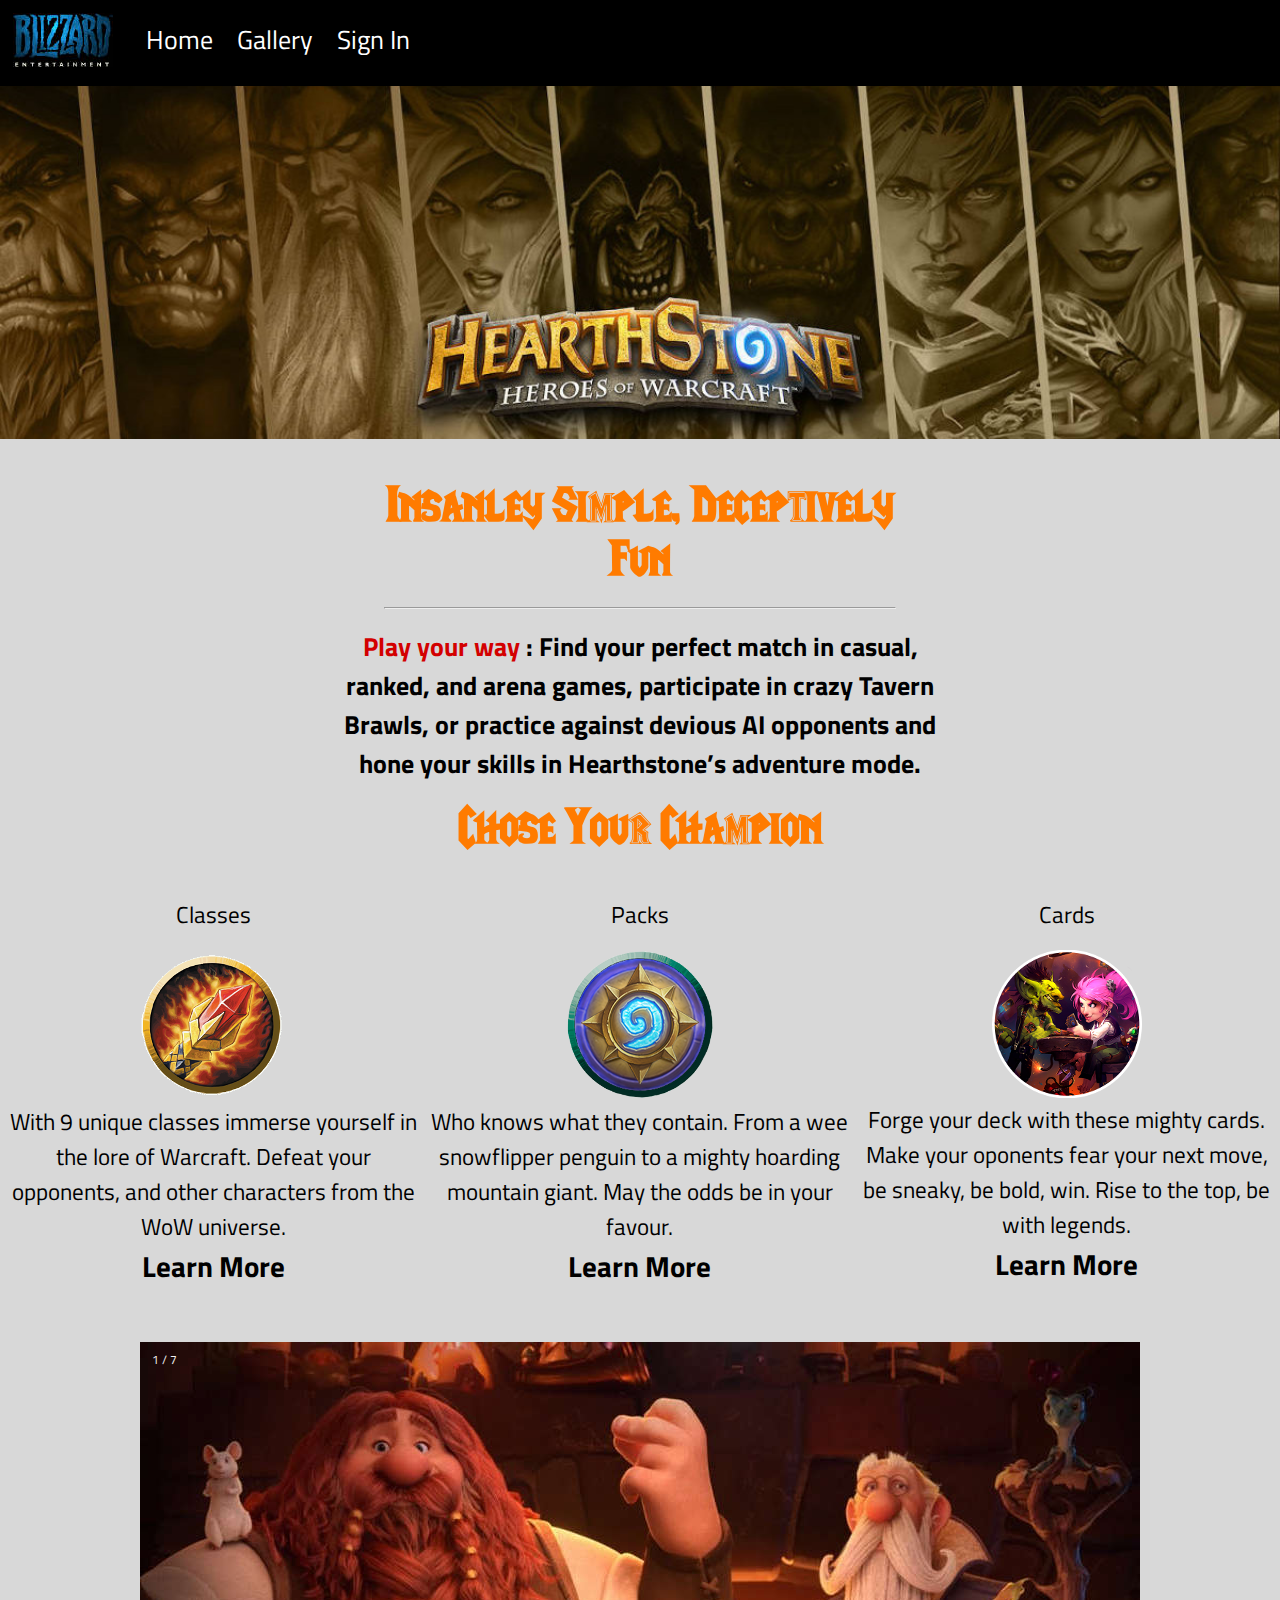
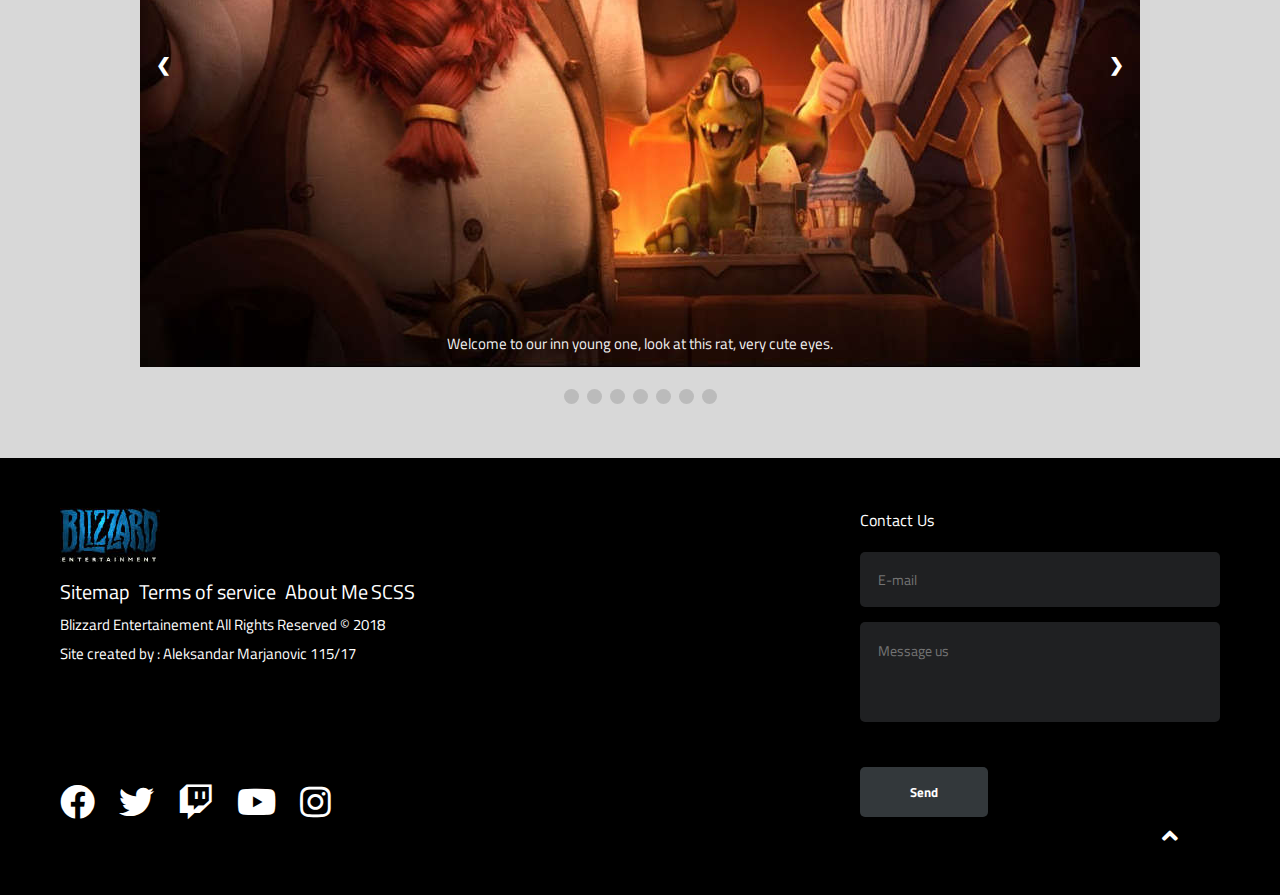
==== commit f5faec22: "Final edit, im sorry forgot about this" ====
--- a/index.html
+++ b/index.html
@@ -153,7 +153,7 @@
     <div id="footer-left">
        <a href="index.html"><img src="images/blizzard.jpg" alt=""></a>
 
-     <p> <a href="sitemap.xml">Sitemap</a> &nbsp; <a href="terms.html">Terms of service</a> &nbsp; <a href="aboutme.html">About Me</a></p>
+     <p> <a href="sitemap.xml">Sitemap</a> &nbsp; <a href="terms.html">Terms of service</a> &nbsp; <a href="aboutme.html">About Me</a> <a href="https://github.com/TheHandOfKing/HeathStone-Site/blob/master/sass/main.scss">SCSS</a></p>
      
     <p>Blizzard Entertainement All Rights Reserved &copy; 2018</p>
     <p>Site created by : Aleksandar Marjanovic 115/17</p>
